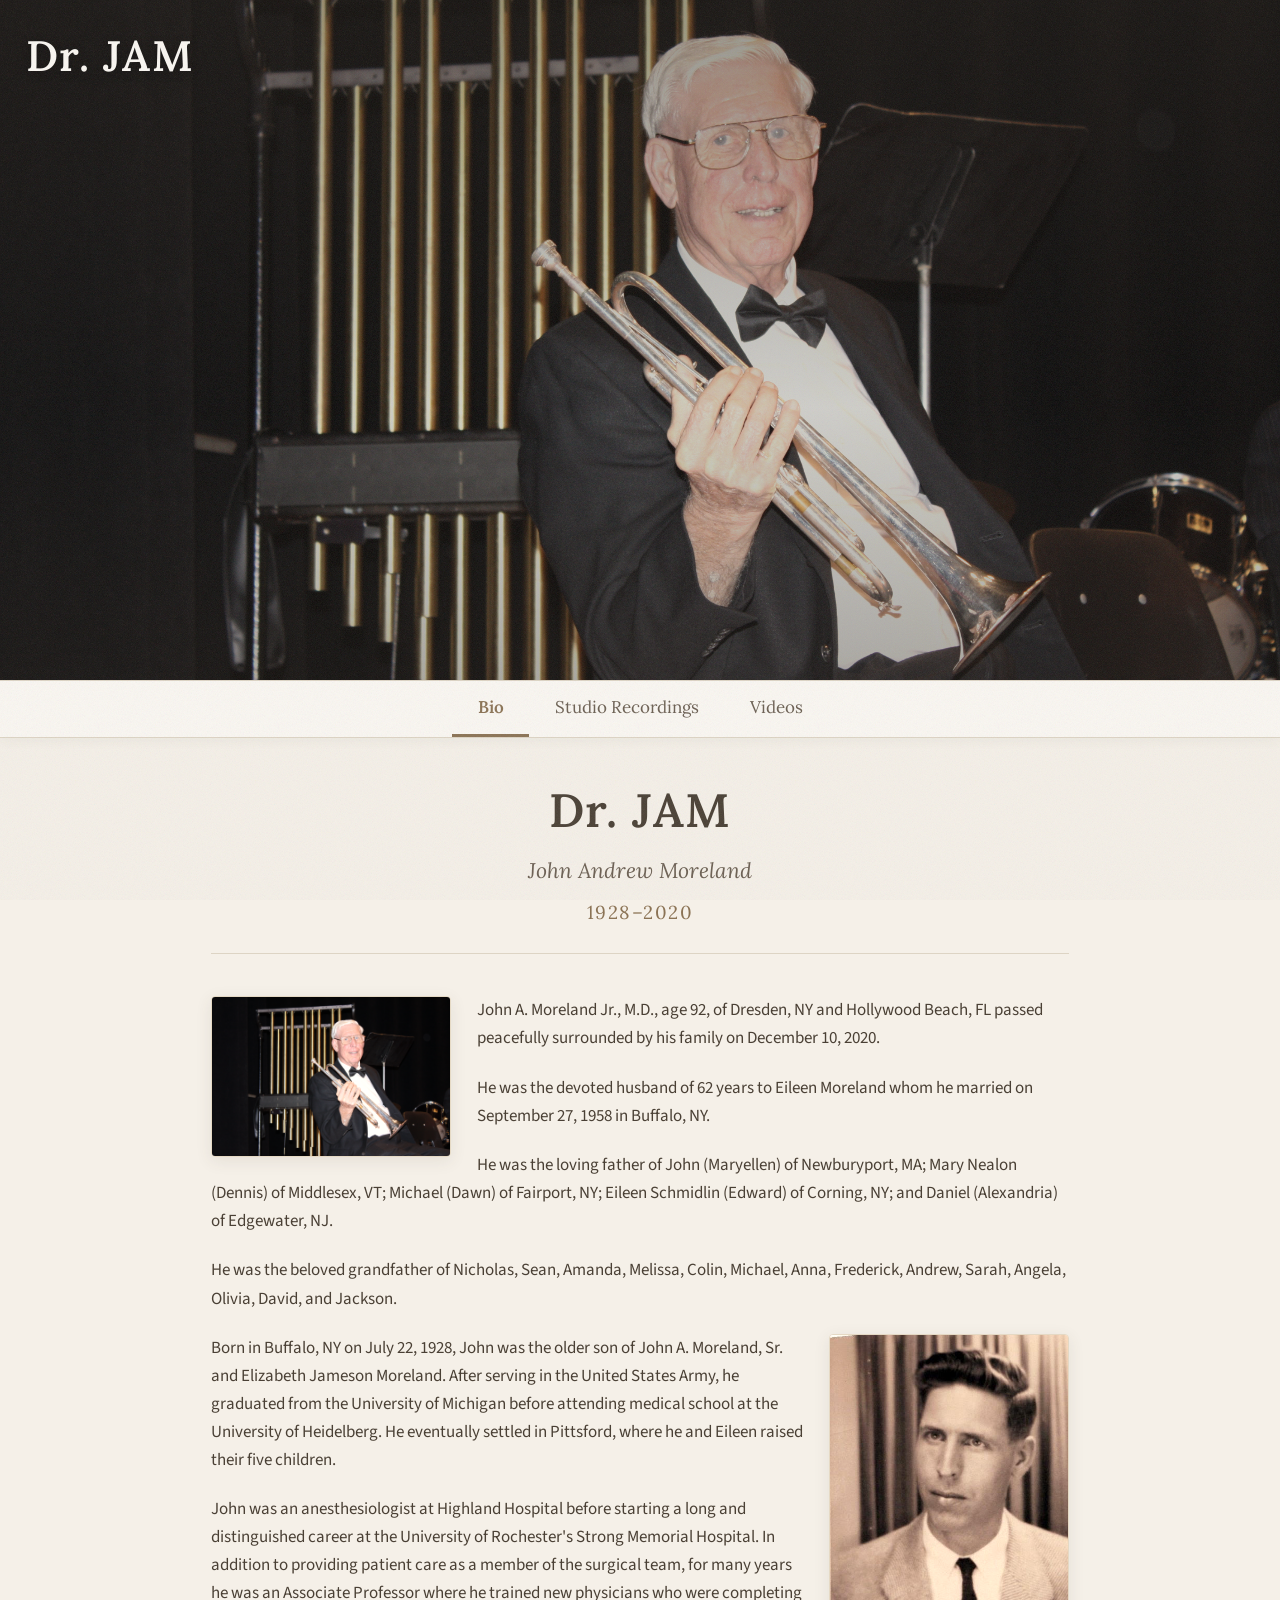
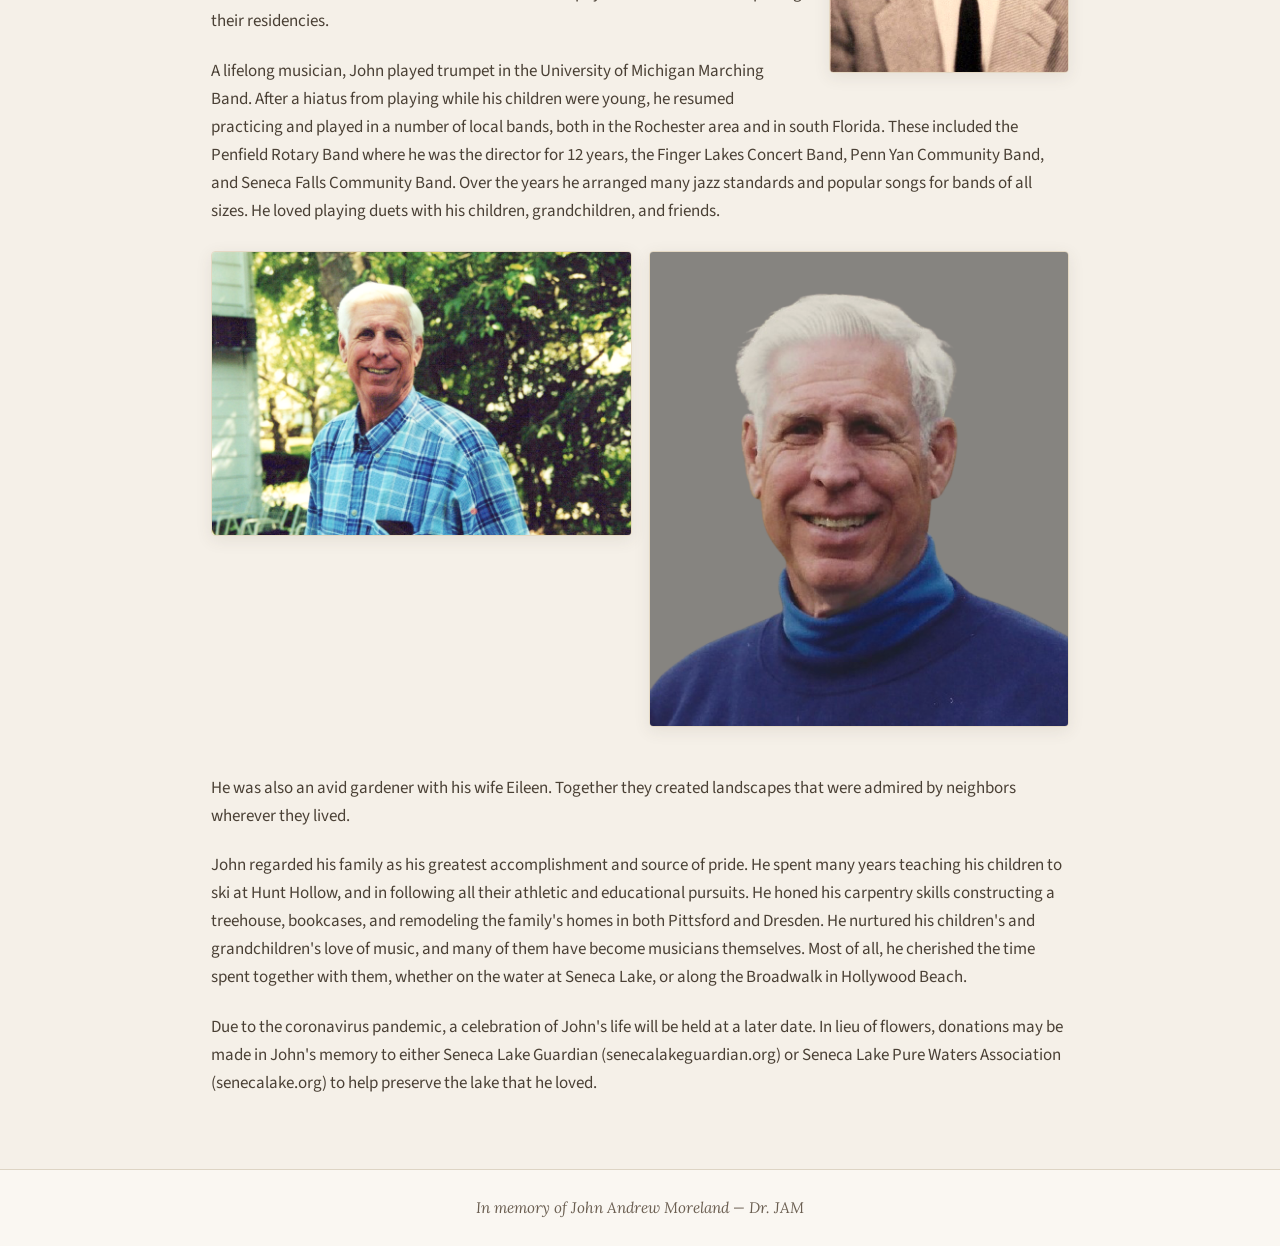
==== src/index.html @ f472f618 "rename" ====
<!DOCTYPE html>
<html lang="en">
<head>
  <meta charset="UTF-8">
  <meta name="viewport" content="width=device-width, initial-scale=1.0">
  <title>Dr. JAM</title>
  <link rel="icon" href="favicon.svg" type="image/svg+xml">
  <link rel="preconnect" href="https://fonts.googleapis.com">
  <link rel="preconnect" href="https://fonts.gstatic.com" crossorigin>
  <link href="https://fonts.googleapis.com/css2?family=Lora:ital,wght@0,400;0,600;1,400&family=Source+Sans+3:wght@400;600&display=swap" rel="stylesheet">
  <link rel="stylesheet" href="css/styles.css">
</head>
<body>
  <header class="site-header">
    <div class="banner">
      <div class="banner-slides">
        <img src="../resources/images/IMG_6916.jpeg" alt="" class="banner-slide is-active">
        <img src="../resources/images/unnamed.jpg" alt="" class="banner-slide">
        <img src="../resources/images/unnamed%20(1).jpg" alt="" class="banner-slide">
      </div>
      <div class="banner-overlay">
        <h1 class="banner-title">Dr. JAM</h1>
      </div>
    </div>

    <nav class="tab-nav" role="tablist" aria-label="Site sections">
      <button type="button" class="tab-btn is-active" role="tab" data-tab="bio" aria-selected="true">Bio</button>
      <button type="button" class="tab-btn" role="tab" data-tab="recordings" aria-selected="false">Studio Recordings</button>
      <button type="button" class="tab-btn" role="tab" data-tab="videos" aria-selected="false">Videos</button>
    </nav>
  </header>

  <main class="site-main">
    <section class="tab-panel is-active" data-panel="bio" role="tabpanel" aria-labelledby="bio-tab">
      <div class="bio-hero">
        <h2 class="bio-name-large">Dr. JAM</h2>
        <p class="bio-full-name">John Andrew Moreland</p>
        <p class="bio-years">1928–2020</p>
      </div>

      <div class="bio-content">
        <figure class="bio-photo bio-photo-left">
          <img src="../resources/images/IMG_6916.jpeg" alt="John Andrew Moreland">
        </figure>

        <p>John A. Moreland Jr., M.D., age 92, of Dresden, NY and Hollywood Beach, FL passed peacefully surrounded by his family on December 10, 2020.</p>

        <p>He was the devoted husband of 62 years to Eileen Moreland whom he married on September 27, 1958 in Buffalo, NY.</p>

        <p>He was the loving father of John (Maryellen) of Newburyport, MA; Mary Nealon (Dennis) of Middlesex, VT; Michael (Dawn) of Fairport, NY; Eileen Schmidlin (Edward) of Corning, NY; and Daniel (Alexandria) of Edgewater, NJ.</p>

        <p>He was the beloved grandfather of Nicholas, Sean, Amanda, Melissa, Colin, Michael, Anna, Frederick, Andrew, Sarah, Angela, Olivia, David, and Jackson.</p>

        <figure class="bio-photo bio-photo-right">
          <img src="../resources/images/unnamed.jpg" alt="John with family">
        </figure>

        <p>Born in Buffalo, NY on July 22, 1928, John was the older son of John A. Moreland, Sr. and Elizabeth Jameson Moreland. After serving in the United States Army, he graduated from the University of Michigan before attending medical school at the University of Heidelberg. He eventually settled in Pittsford, where he and Eileen raised their five children.</p>

        <p>John was an anesthesiologist at Highland Hospital before starting a long and distinguished career at the University of Rochester's Strong Memorial Hospital. In addition to providing patient care as a member of the surgical team, for many years he was an Associate Professor where he trained new physicians who were completing their residencies.</p>

        <p>A lifelong musician, John played trumpet in the University of Michigan Marching Band. After a hiatus from playing while his children were young, he resumed practicing and played in a number of local bands, both in the Rochester area and in south Florida. These included the Penfield Rotary Band where he was the director for 12 years, the Finger Lakes Concert Band, Penn Yan Community Band, and Seneca Falls Community Band. Over the years he arranged many jazz standards and popular songs for bands of all sizes. He loved playing duets with his children, grandchildren, and friends.</p>

        <div class="bio-gallery">
          <figure class="bio-photo">
            <img src="../resources/images/unnamed%20(1).jpg" alt="John playing trumpet">
          </figure>
          <figure class="bio-photo">
            <img src="../resources/images/unnamed.png" alt="John with his band">
          </figure>
        </div>

        <p>He was also an avid gardener with his wife Eileen. Together they created landscapes that were admired by neighbors wherever they lived.</p>

        <p>John regarded his family as his greatest accomplishment and source of pride. He spent many years teaching his children to ski at Hunt Hollow, and in following all their athletic and educational pursuits. He honed his carpentry skills constructing a treehouse, bookcases, and remodeling the family's homes in both Pittsford and Dresden. He nurtured his children's and grandchildren's love of music, and many of them have become musicians themselves. Most of all, he cherished the time spent together with them, whether on the water at Seneca Lake, or along the Broadwalk in Hollywood Beach.</p>

        <p>Due to the coronavirus pandemic, a celebration of John's life will be held at a later date. In lieu of flowers, donations may be made in John's memory to either Seneca Lake Guardian (senecalakeguardian.org) or Seneca Lake Pure Waters Association (senecalake.org) to help preserve the lake that he loved.</p>
      </div>
    </section>

    <section class="tab-panel" data-panel="recordings" role="tabpanel" hidden>
      <div class="panel-intro">
        <h2 class="panel-title">Studio Recordings</h2>
        <p class="panel-subtitle">Arrangements by Dr. JAM, performed by The Penfield Rotary Stage Band</p>
      </div>
      <div id="recordings-content"></div>

      <div id="audio-player" class="audio-player" hidden>
        <div class="player-info">
          <p class="player-track-title" id="player-track-title">—</p>
          <p class="player-album-title" id="player-album-title">—</p>
        </div>
        <div class="player-controls">
          <button type="button" class="player-btn" id="player-prev" aria-label="Previous track" title="Previous track">&#9664;&#9664;</button>
          <button type="button" class="player-btn player-btn-main" id="player-play-pause" aria-label="Play" title="Play">&#9654;</button>
          <button type="button" class="player-btn" id="player-next" aria-label="Next track" title="Next track">&#9654;&#9654;</button>
        </div>
        <div class="player-progress">
          <span class="player-time" id="player-current-time">0:00</span>
          <input type="range" class="player-seek" id="player-seek" min="0" max="1000" value="0" aria-label="Seek">
          <span class="player-time" id="player-duration">0:00</span>
        </div>
      </div>
    </section>

    <section class="tab-panel" data-panel="videos" role="tabpanel" hidden>
      <div class="panel-intro">
        <h2 class="panel-title">Videos</h2>
        <p class="panel-subtitle">Performance recordings of bands playing his arrangements</p>
      </div>
      <div class="videos-placeholder">
        <p>Videos will be added here soon. Check back for recordings of bands performing Dr. JAM's arrangements.</p>
        <ul class="video-list" id="video-list" aria-label="Performance videos">
          <!-- Future video embeds go here, e.g.:
          <li class="video-item">
            <h3>Performance title</h3>
            <div class="video-embed">
              <iframe ...></iframe>
            </div>
          </li>
          -->
        </ul>
      </div>
    </section>
  </main>

  <footer class="site-footer">
    <p>In memory of John Andrew Moreland — Dr. JAM</p>
  </footer>

  <script src="js/albums.js"></script>
  <script src="js/tabs.js"></script>
  <script src="js/player.js"></script>
  <script>
    (function () {
      const slides = document.querySelectorAll(".banner-slide");
      if (slides.length < 2) return;
      let current = 0;
      setInterval(function () {
        slides[current].classList.remove("is-active");
        current = (current + 1) % slides.length;
        slides[current].classList.add("is-active");
      }, 6000);
    })();
  </script>
</body>
</html>
---- src/css/styles.css ----
*,
*::before,
*::after {
  box-sizing: border-box;
}

:root {
  --color-bg: #f5f0e8;
  --color-text: #4a4035;
  --color-text-muted: #6b5f52;
  --color-accent: #8b7355;
  --color-accent-soft: #c4a882;
  --color-border: #ddd4c4;
  --color-card: #faf7f2;
  --font-serif: "Lora", Georgia, "Times New Roman", serif;
  --font-sans: "Source Sans 3", "Segoe UI", sans-serif;
  --max-width: 900px;
}

html {
  font-size: 17px;
  scroll-behavior: smooth;
}

body {
  margin: 0;
  min-height: 100vh;
  font-family: var(--font-sans);
  color: var(--color-text);
  background-color: var(--color-bg);
  line-height: 1.65;
  position: relative;
}

body::before {
  content: "";
  position: fixed;
  inset: 0;
  pointer-events: none;
  z-index: 9999;
  opacity: 0.1;
  background-image: url("data:image/svg+xml,%3Csvg viewBox='0 0 256 256' xmlns='http://www.w3.org/2000/svg'%3E%3Cfilter id='n'%3E%3CfeTurbulence type='fractalNoise' baseFrequency='0.85' numOctaves='4' stitchTiles='stitch'/%3E%3C/filter%3E%3Crect width='100%25' height='100%25' filter='url(%23n)'/%3E%3C/svg%3E");
  background-repeat: repeat;
  background-size: 180px 180px;
}

img {
  max-width: 100%;
  height: auto;
  display: block;
}

/* Header & Banner */

.site-header {
  background: var(--color-card);
  border-bottom: 1px solid var(--color-border);
  box-shadow: 0 2px 12px rgba(74, 64, 53, 0.06);
}

.banner {
  position: relative;
  height: 680px;
  overflow: hidden;
  background: #3d342c;
}

.banner-slides {
  position: absolute;
  inset: 0;
}

.banner-slide {
  position: absolute;
  inset: 0;
  width: 100%;
  height: 100%;
  object-fit: cover;
  opacity: 0;
  transition: opacity 1.2s ease;
  filter: sepia(0.25) brightness(0.92);
}

.banner-slide.is-active {
  opacity: 1;
}

.banner-overlay {
  position: absolute;
  inset: 0;
  background: linear-gradient(
    to bottom,
    rgba(45, 38, 32, 0.45) 0%,
    rgba(45, 38, 32, 0.15) 60%,
    rgba(45, 38, 32, 0.35) 100%
  );
  display: flex;
  align-items: flex-start;
  padding: 1.25rem 1.5rem;
}

.banner-title {
  margin: 0;
  font-family: var(--font-serif);
  font-size: clamp(1.75rem, 5vw, 2.5rem);
  font-weight: 600;
  color: #faf7f2;
  text-shadow: 0 2px 8px rgba(0, 0, 0, 0.35);
  letter-spacing: 0.04em;
}

/* Tab Navigation */

.tab-nav {
  display: flex;
  justify-content: center;
  flex-wrap: wrap;
  gap: 0;
  padding: 0;
  border-top: 1px solid var(--color-border);
}

.tab-btn {
  appearance: none;
  border: none;
  background: transparent;
  font-family: var(--font-serif);
  font-size: 1rem;
  color: var(--color-text-muted);
  padding: 0.9rem 1.5rem;
  cursor: pointer;
  border-bottom: 3px solid transparent;
  transition: color 0.2s, border-color 0.2s, background 0.2s;
}

.tab-btn:hover {
  color: var(--color-accent);
  background: rgba(139, 115, 85, 0.06);
}

.tab-btn.is-active {
  color: var(--color-accent);
  border-bottom-color: var(--color-accent);
  font-weight: 600;
}

/* Main Content */

.site-main {
  max-width: var(--max-width);
  margin: 0 auto;
  padding: 2rem 1.25rem 3rem;
}

.tab-panel[hidden] {
  display: none;
}

.panel-intro {
  text-align: center;
  margin-bottom: 2rem;
}

.panel-title {
  font-family: var(--font-serif);
  font-size: 1.75rem;
  font-weight: 600;
  margin: 0 0 0.35rem;
  color: var(--color-text);
}

.panel-subtitle {
  margin: 0;
  color: var(--color-text-muted);
  font-size: 1rem;
}

/* Bio Tab */

.bio-hero {
  text-align: center;
  margin-bottom: 2.5rem;
  padding-bottom: 1.5rem;
  border-bottom: 1px solid var(--color-border);
}

.bio-name-large {
  font-family: var(--font-serif);
  font-size: clamp(2rem, 6vw, 2.75rem);
  font-weight: 600;
  margin: 0 0 0.25rem;
  color: var(--color-text);
  letter-spacing: 0.03em;
}

.bio-full-name {
  font-family: var(--font-serif);
  font-size: 1.25rem;
  font-style: italic;
  margin: 0 0 0.5rem;
  color: var(--color-text-muted);
}

.bio-years {
  font-family: var(--font-serif);
  font-size: 1.1rem;
  margin: 0;
  color: var(--color-accent);
  letter-spacing: 0.08em;
}

.bio-content p {
  margin: 0 0 1.25rem;
}

.bio-photo {
  margin: 0 0 1.25rem;
}

.bio-photo img {
  border-radius: 4px;
  border: 1px solid var(--color-border);
  box-shadow: 0 4px 16px rgba(74, 64, 53, 0.1);
  filter: sepia(0.12);
}

.bio-photo-left {
  float: left;
  max-width: 240px;
  margin: 0 1.5rem 1rem 0;
}

.bio-photo-right {
  float: right;
  max-width: 240px;
  margin: 0 0 1rem 1.5rem;
}

.bio-gallery {
  display: grid;
  grid-template-columns: repeat(auto-fit, minmax(200px, 1fr));
  gap: 1rem;
  margin: 1.5rem 0;
  clear: both;
}

.bio-content::after {
  content: "";
  display: table;
  clear: both;
}

/* Recordings Tab */

.album-section {
  background: var(--color-card);
  border: 1px solid var(--color-border);
  border-radius: 6px;
  padding: 1.5rem;
  margin-bottom: 2rem;
  box-shadow: 0 2px 10px rgba(74, 64, 53, 0.05);
}

.album-header {
  display: flex;
  flex-wrap: wrap;
  align-items: flex-start;
  justify-content: space-between;
  gap: 1rem;
  margin-bottom: 1.25rem;
  padding-bottom: 1rem;
  border-bottom: 1px solid var(--color-border);
}

.album-title {
  font-family: var(--font-serif);
  font-size: 1.35rem;
  font-weight: 600;
  margin: 0 0 0.25rem;
}

.album-band {
  margin: 0;
  font-size: 0.95rem;
  color: var(--color-text-muted);
  font-style: italic;
}

.track-list {
  list-style: none;
  margin: 0;
  padding: 0;
}

.track-item {
  display: grid;
  grid-template-columns: 2.5rem 1fr auto;
  align-items: center;
  gap: 0.75rem;
  padding: 0.6rem 0.5rem;
  border-bottom: 1px solid rgba(221, 212, 196, 0.6);
  border-radius: 4px;
  transition: background 0.2s;
}

.track-item.is-active {
  background: rgba(139, 115, 85, 0.1);
}

.track-item.is-active .track-title {
  font-weight: 600;
  color: var(--color-accent);
}

.track-item:last-child {
  border-bottom: none;
}

.track-number {
  font-family: var(--font-serif);
  font-size: 0.9rem;
  color: var(--color-accent-soft);
}

.track-title {
  font-size: 0.98rem;
}

/* Buttons */

.btn {
  appearance: none;
  border: 1px solid var(--color-accent);
  background: transparent;
  color: var(--color-accent);
  font-family: var(--font-sans);
  font-size: 0.85rem;
  font-weight: 600;
  padding: 0.4rem 0.85rem;
  border-radius: 4px;
  cursor: pointer;
  min-width: 4.5rem;
  transition: background 0.2s, color 0.2s;
}

.btn:hover {
  background: rgba(139, 115, 85, 0.1);
}

.btn.is-playing {
  background: var(--color-accent);
  color: #faf7f2;
}

.album-play-all-btn {
  font-size: 0.9rem;
  padding: 0.5rem 1rem;
}

/* Audio Player */

.audio-player {
  position: sticky;
  bottom: 0;
  margin-top: 1.5rem;
  padding: 1rem 1.25rem;
  background: var(--color-card);
  border: 1px solid var(--color-border);
  border-radius: 8px;
  box-shadow: 0 -4px 20px rgba(74, 64, 53, 0.1);
}

.player-info {
  text-align: center;
  margin-bottom: 0.75rem;
}

.player-track-title {
  margin: 0;
  font-family: var(--font-serif);
  font-size: 1.05rem;
  font-weight: 600;
  color: var(--color-text);
}

.player-album-title {
  margin: 0.15rem 0 0;
  font-size: 0.85rem;
  color: var(--color-text-muted);
  font-style: italic;
}

.player-controls {
  display: flex;
  align-items: center;
  justify-content: center;
  gap: 0.75rem;
  margin-bottom: 0.75rem;
}

.player-btn {
  appearance: none;
  border: 1px solid var(--color-border);
  background: transparent;
  color: var(--color-accent);
  font-size: 0.85rem;
  width: 2.5rem;
  height: 2.5rem;
  border-radius: 50%;
  cursor: pointer;
  display: flex;
  align-items: center;
  justify-content: center;
  transition: background 0.2s, border-color 0.2s;
}

.player-btn:hover:not(:disabled) {
  background: rgba(139, 115, 85, 0.1);
  border-color: var(--color-accent);
}

.player-btn:disabled {
  opacity: 0.35;
  cursor: not-allowed;
}

.player-btn-main {
  width: 3rem;
  height: 3rem;
  font-size: 1rem;
  background: var(--color-accent);
  border-color: var(--color-accent);
  color: #faf7f2;
}

.player-btn-main:hover:not(:disabled) {
  background: #7a6549;
  border-color: #7a6549;
}

.player-progress {
  display: flex;
  align-items: center;
  gap: 0.75rem;
}

.player-time {
  font-size: 0.8rem;
  color: var(--color-text-muted);
  font-variant-numeric: tabular-nums;
  min-width: 2.5rem;
}

.player-time:last-child {
  text-align: right;
}

.player-seek {
  flex: 1;
  height: 6px;
  appearance: none;
  background: var(--color-border);
  border-radius: 3px;
  cursor: pointer;
}

.player-seek::-webkit-slider-thumb {
  appearance: none;
  width: 14px;
  height: 14px;
  border-radius: 50%;
  background: var(--color-accent);
  border: 2px solid #faf7f2;
  box-shadow: 0 1px 4px rgba(74, 64, 53, 0.25);
}

.player-seek::-moz-range-thumb {
  width: 14px;
  height: 14px;
  border-radius: 50%;
  background: var(--color-accent);
  border: 2px solid #faf7f2;
  box-shadow: 0 1px 4px rgba(74, 64, 53, 0.25);
}

/* Videos Tab */

.videos-placeholder {
  background: var(--color-card);
  border: 1px solid var(--color-border);
  border-radius: 6px;
  padding: 2rem 1.5rem;
  text-align: center;
  box-shadow: 0 2px 10px rgba(74, 64, 53, 0.05);
}

.videos-placeholder > p {
  margin: 0 0 1.5rem;
  color: var(--color-text-muted);
  font-size: 1.05rem;
}

.video-list {
  list-style: none;
  margin: 0;
  padding: 0;
  text-align: left;
}

.video-item {
  margin-bottom: 2rem;
}

.video-item h3 {
  font-family: var(--font-serif);
  font-size: 1.15rem;
  margin: 0 0 0.75rem;
}

.video-embed {
  position: relative;
  padding-bottom: 56.25%;
  height: 0;
  overflow: hidden;
  border-radius: 4px;
  border: 1px solid var(--color-border);
}

.video-embed iframe {
  position: absolute;
  inset: 0;
  width: 100%;
  height: 100%;
}

/* Footer */

.site-footer {
  text-align: center;
  padding: 1.5rem;
  border-top: 1px solid var(--color-border);
  background: var(--color-card);
  font-family: var(--font-serif);
  font-size: 0.9rem;
  font-style: italic;
  color: var(--color-text-muted);
}

.site-footer p {
  margin: 0;
}

/* Responsive */

@media (max-width: 640px) {
  .banner {
    height: 440px;
  }

  .tab-btn {
    padding: 0.75rem 1rem;
    font-size: 0.92rem;
  }

  .bio-photo-left,
  .bio-photo-right {
    float: none;
    max-width: 100%;
    margin: 0 0 1.25rem;
  }

  .album-header {
    flex-direction: column;
    align-items: stretch;
  }

  .album-play-all-btn {
    width: 100%;
  }

  .track-item {
    grid-template-columns: 2rem 1fr;
    grid-template-rows: auto auto;
  }

  .track-play-btn {
    grid-column: 2;
    justify-self: start;
  }

  .player-progress {
    gap: 0.5rem;
  }

  .player-time {
    font-size: 0.75rem;
    min-width: 2.25rem;
  }
}
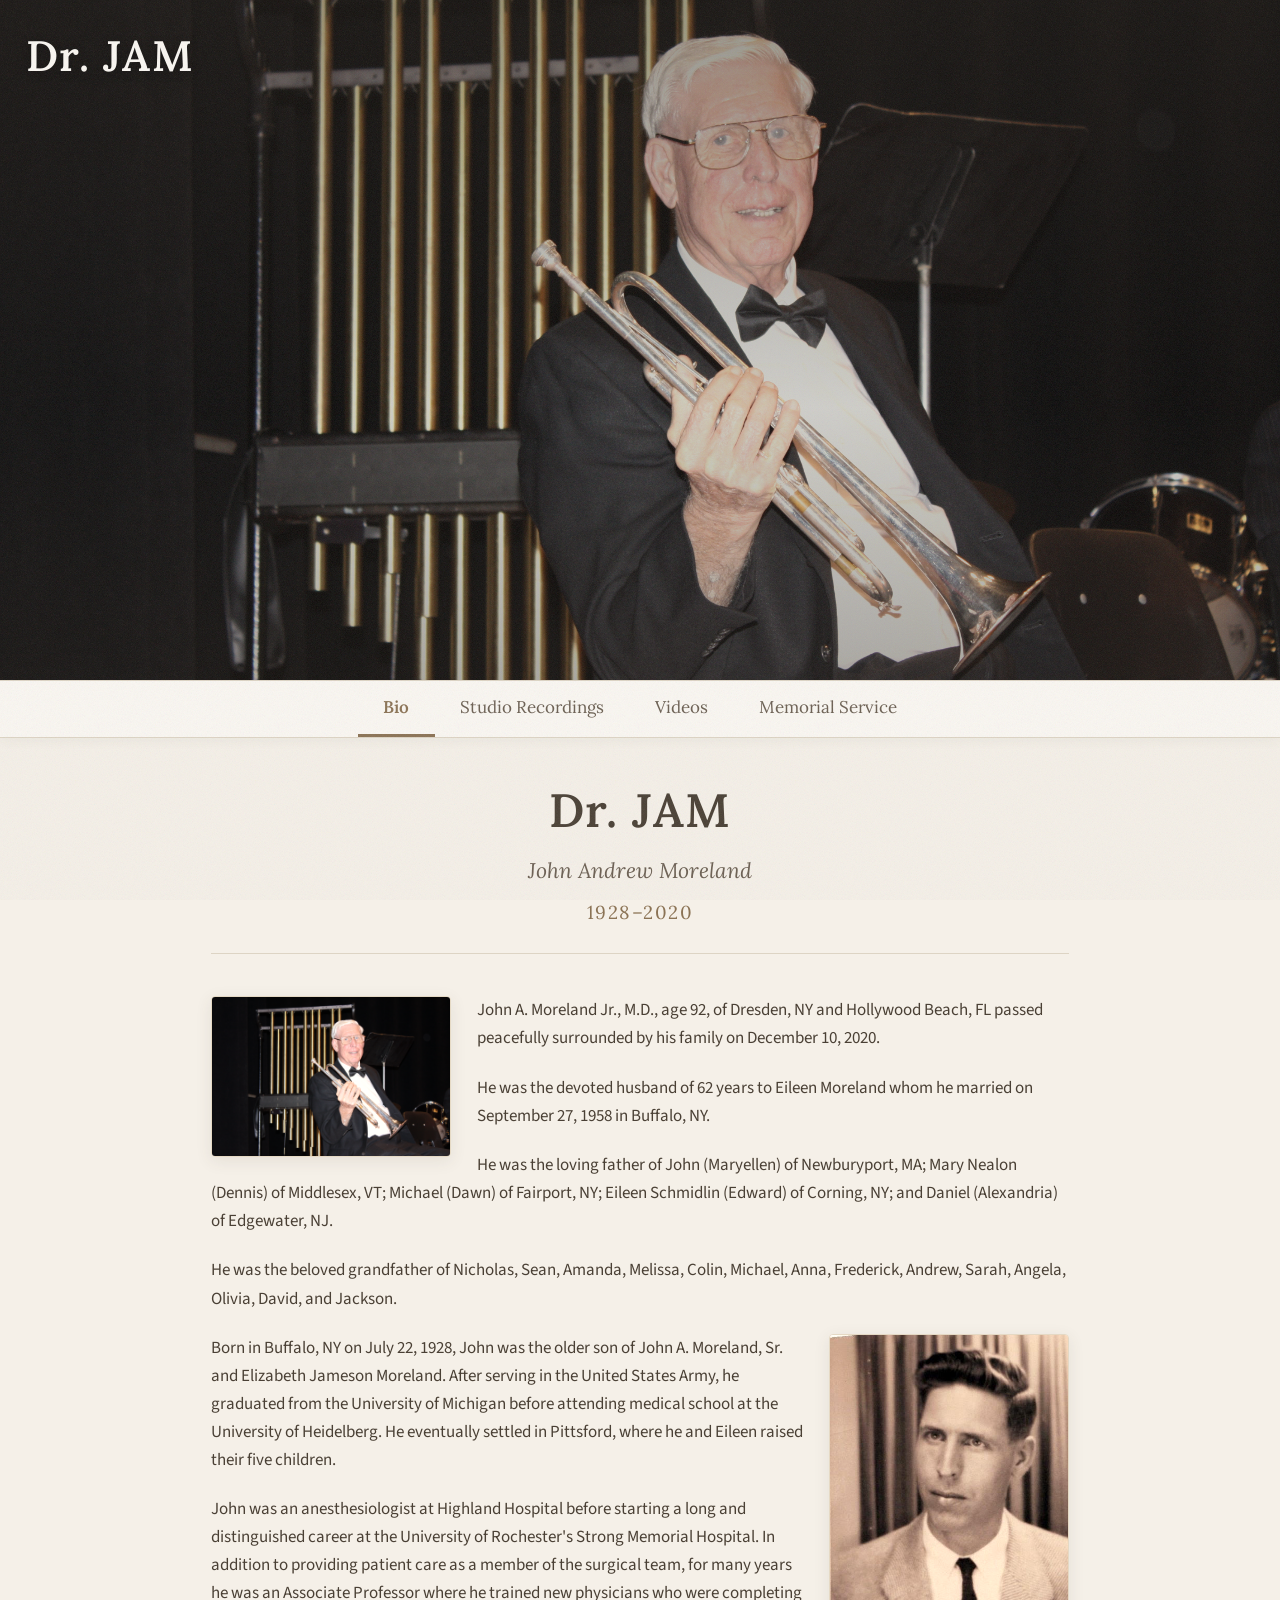
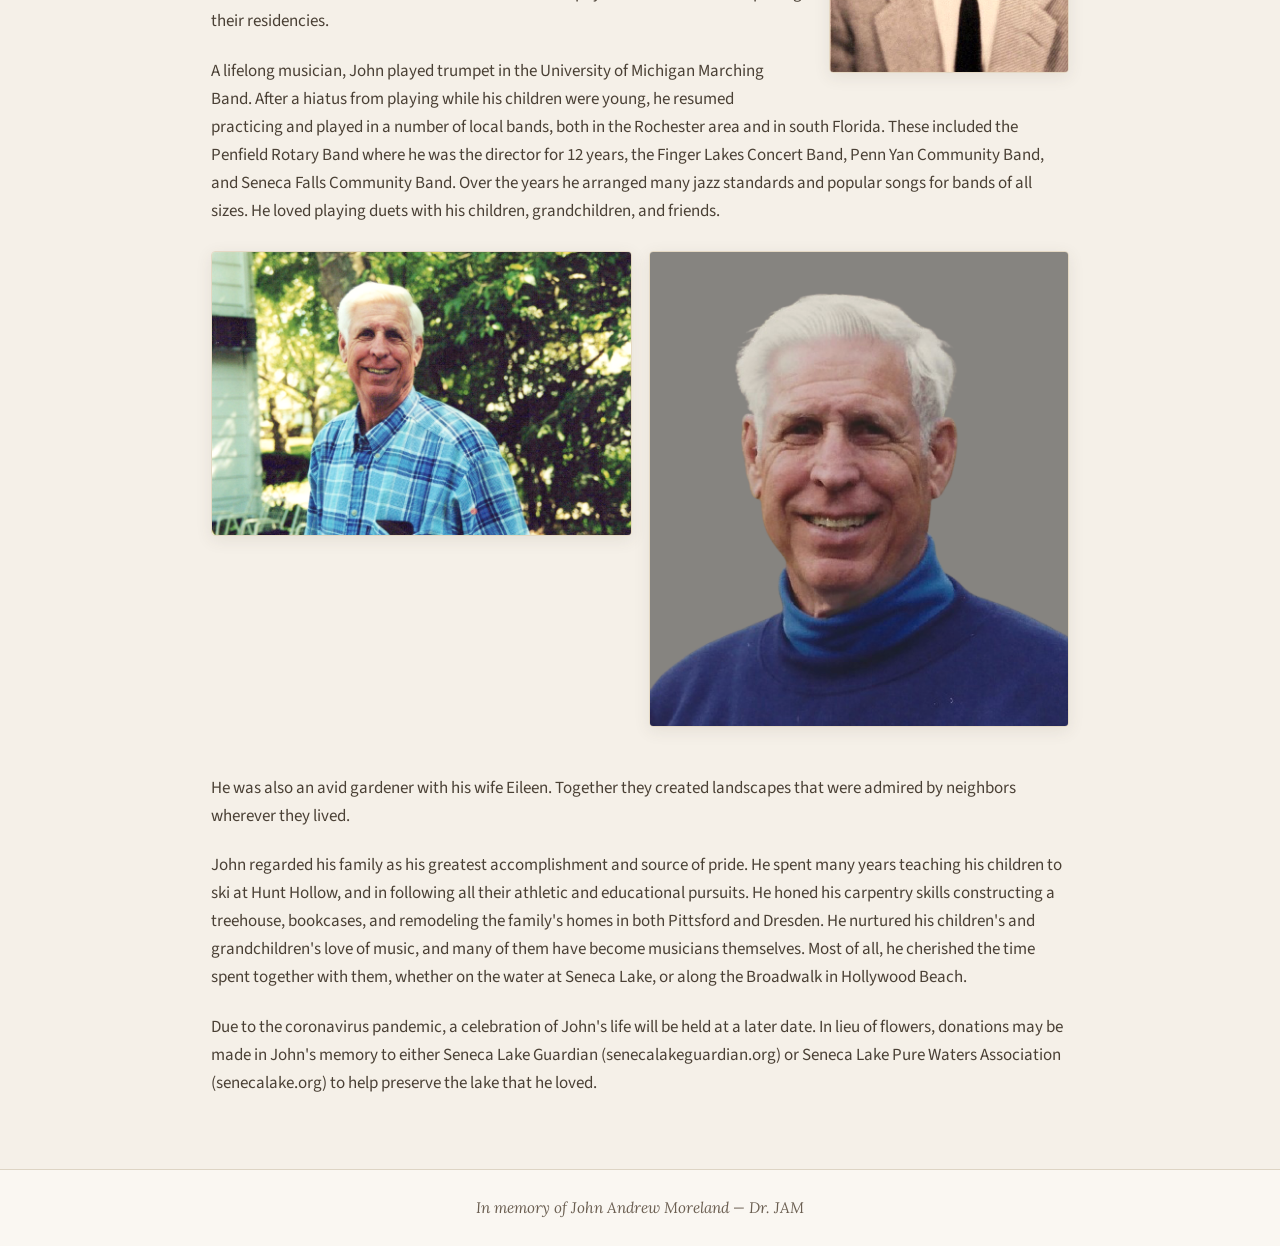
==== commit 769c0e3c: "added memorial service" ====
--- a/src/index.html
+++ b/src/index.html
@@ -27,6 +27,7 @@
       <button type="button" class="tab-btn is-active" role="tab" data-tab="bio" aria-selected="true">Bio</button>
       <button type="button" class="tab-btn" role="tab" data-tab="recordings" aria-selected="false">Studio Recordings</button>
       <button type="button" class="tab-btn" role="tab" data-tab="videos" aria-selected="false">Videos</button>
+      <button type="button" class="tab-btn" role="tab" data-tab="memorial" aria-selected="false">Memorial Service</button>
     </nav>
   </header>
 
@@ -122,6 +123,21 @@
         </ul>
       </div>
     </section>
+
+    <section class="tab-panel" data-panel="memorial" role="tabpanel" hidden>
+      <div class="panel-intro">
+        <h2 class="panel-title">Memorial Service</h2>
+        <p class="panel-subtitle">A recording of the celebration of John's life</p>
+      </div>
+      <div class="video-embed">
+        <iframe
+          src="https://www.youtube.com/embed/DgbCfXrnyR4?start=5947"
+          title="Memorial service for John Andrew Moreland"
+          allow="accelerometer; autoplay; clipboard-write; encrypted-media; gyroscope; picture-in-picture; web-share"
+          allowfullscreen
+        ></iframe>
+      </div>
+    </section>
   </main>
 
   <footer class="site-footer">
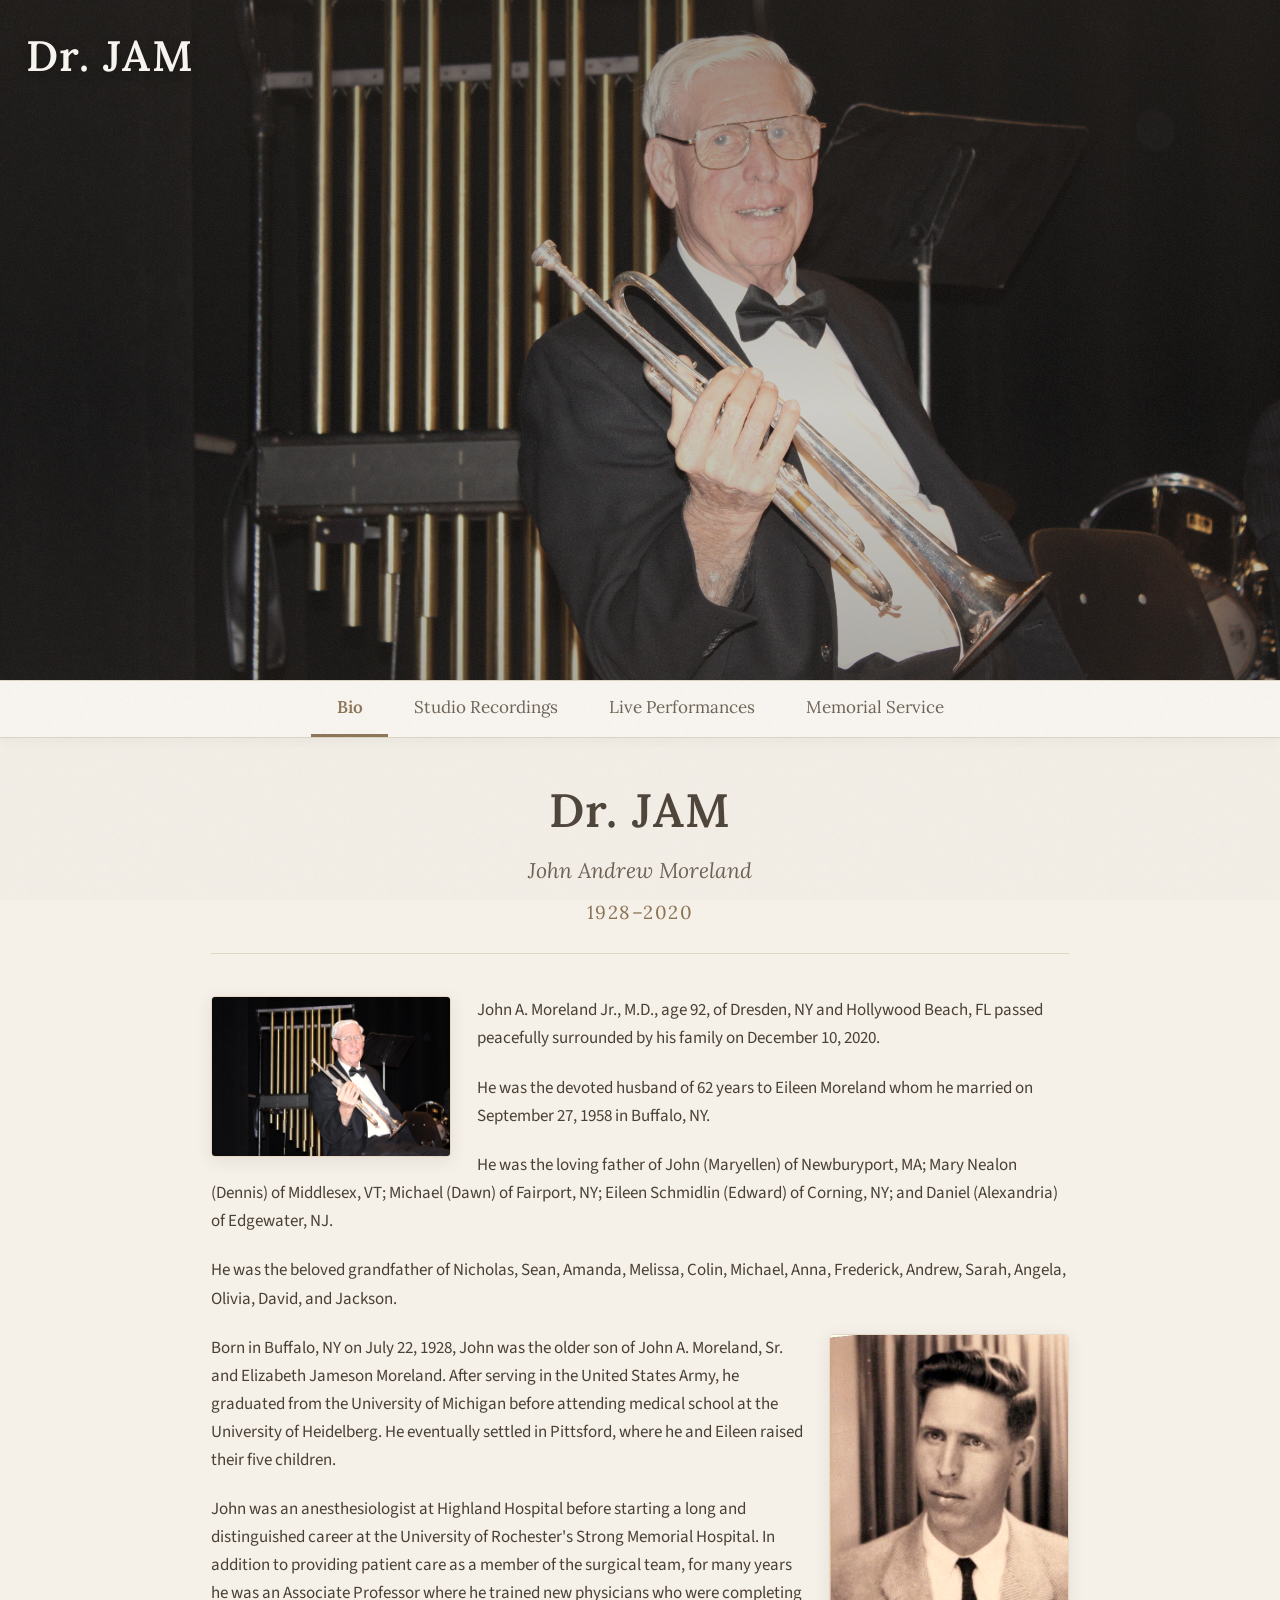
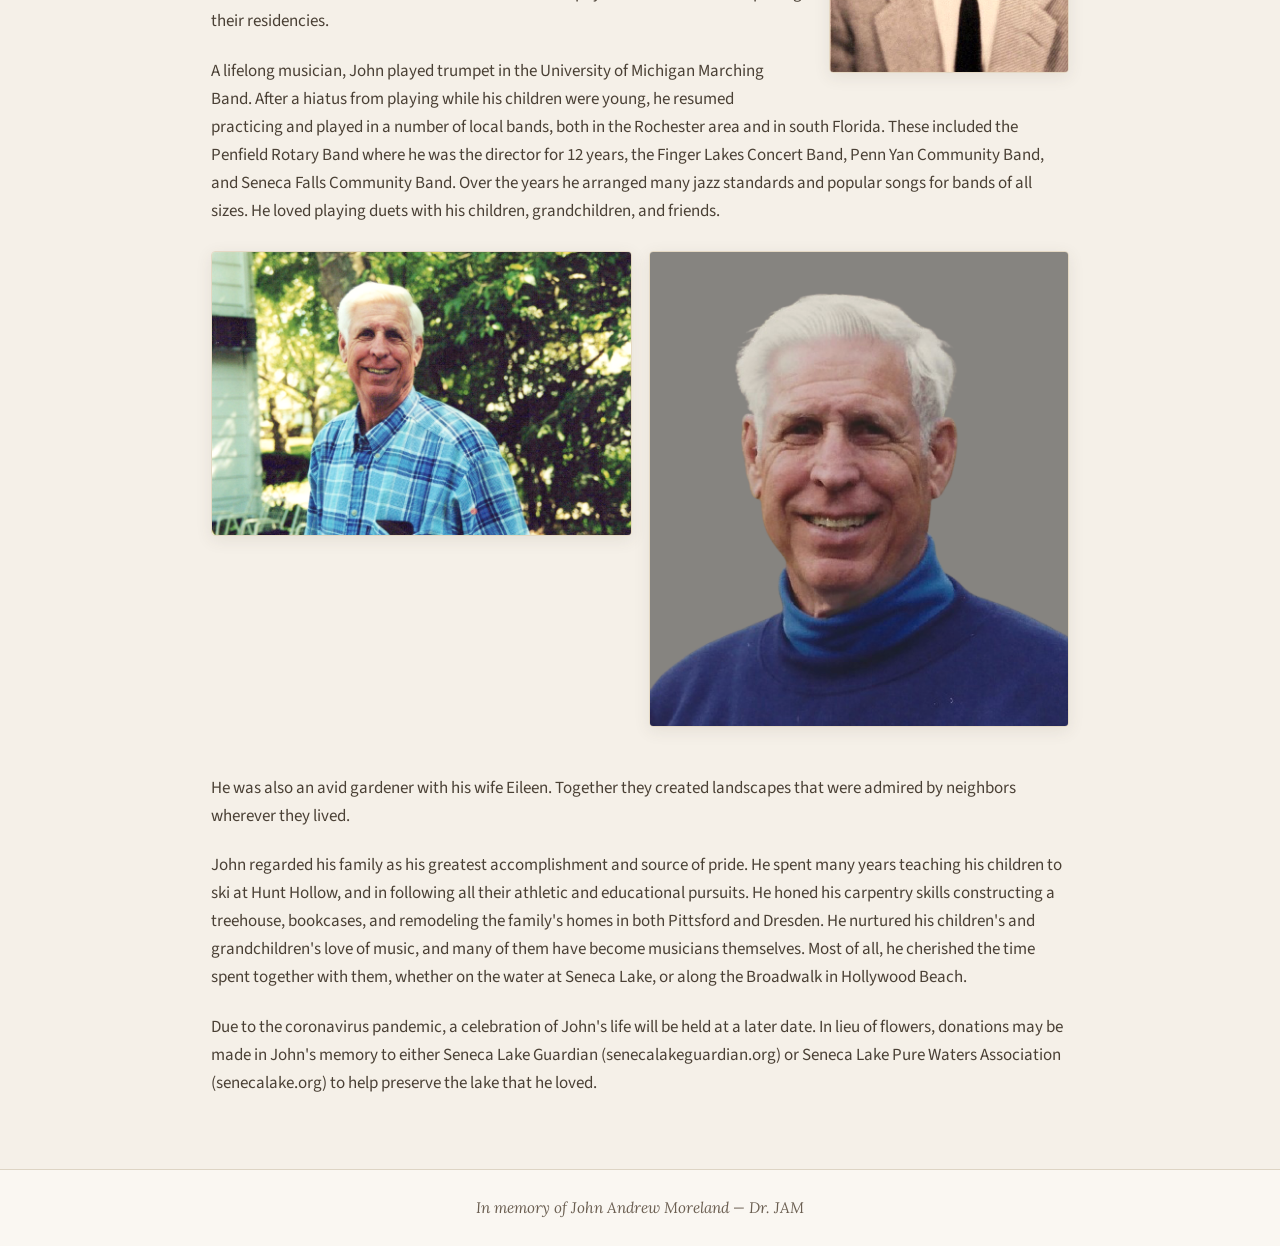
==== commit a00a5492: "added peace in time" ====
--- a/src/index.html
+++ b/src/index.html
@@ -26,7 +26,7 @@
     <nav class="tab-nav" role="tablist" aria-label="Site sections">
       <button type="button" class="tab-btn is-active" role="tab" data-tab="bio" aria-selected="true">Bio</button>
       <button type="button" class="tab-btn" role="tab" data-tab="recordings" aria-selected="false">Studio Recordings</button>
-      <button type="button" class="tab-btn" role="tab" data-tab="videos" aria-selected="false">Videos</button>
+      <button type="button" class="tab-btn" role="tab" data-tab="videos" aria-selected="false">Live Performances</button>
       <button type="button" class="tab-btn" role="tab" data-tab="memorial" aria-selected="false">Memorial Service</button>
     </nav>
   </header>
@@ -106,21 +106,83 @@
 
     <section class="tab-panel" data-panel="videos" role="tabpanel" hidden>
       <div class="panel-intro">
-        <h2 class="panel-title">Videos</h2>
-        <p class="panel-subtitle">Performance recordings of bands playing his arrangements</p>
-      </div>
-      <div class="videos-placeholder">
-        <p>Videos will be added here soon. Check back for recordings of bands performing Dr. JAM's arrangements.</p>
-        <ul class="video-list" id="video-list" aria-label="Performance videos">
-          <!-- Future video embeds go here, e.g.:
-          <li class="video-item">
-            <h3>Performance title</h3>
-            <div class="video-embed">
-              <iframe ...></iframe>
+        <h2 class="panel-title">Live Performances</h2>
+        <p class="panel-subtitle">Recordings of community bands performing his arrangements and music composed in his honor</p>
+      </div>
+      <div class="video-events" id="video-events">
+        <section class="video-event">
+          <h3 class="video-event-title">Southern Tier All Star Jazz Band featuring Jeff Stempien</h3>
+          <p class="video-event-details">
+            July 1, 2026 · 6:30–8:30 p.m.<br>
+            Courthouse Lawn, Penn Yan, NY
+          </p>
+          <ul class="video-list" aria-label="Southern Tier All Star Jazz Band — July 1, 2026">
+            <li class="video-item">
+              <div class="video-item-header">
+                <h3 class="video-item-title">A Nightingale Sang in Berkeley Square</h3>
+                <div class="video-item-credits">
+                  <p class="video-item-composer">Sherwin & Maschwitz</p>
+                  <p class="video-item-arranger">Arr. John Moreland</p>
+                </div>
+              </div>
+              <div class="video-embed">
+                <video controls preload="metadata" title="A Nightingale Sang in Berkeley Square">
+                  <source src="../resources/videos/A%20Nightingale%20Sang%20in%20Berkeley%20Square.mp4" type="video/mp4">
+                </video>
+              </div>
+            </li>
+            <li class="video-item">
+              <div class="video-item-header">
+                <h3 class="video-item-title">I Remember Clifford</h3>
+                <div class="video-item-credits">
+                  <p class="video-item-composer">Benny Golson</p>
+                  <p class="video-item-arranger">Arr. John Moreland</p>
+                </div>
+              </div>
+              <div class="video-embed">
+                <video controls preload="metadata" title="I Remember Clifford">
+                  <source src="../resources/videos/I%20Remember%20Clifford.mp4" type="video/mp4">
+                </video>
+              </div>
+            </li>
+            <li class="video-item">
+              <div class="video-item-header">
+                <h3 class="video-item-title">On a Clear Day / On the Street Where You Live</h3>
+                <div class="video-item-credits">
+                  <p class="video-item-composer">Lane & Lerner<br>Lerner & Loewe</p>
+                  <p class="video-item-arranger">Arr. John Moreland</p>
+                </div>
+              </div>
+              <div class="video-embed">
+                <video controls preload="metadata" title="On a Clear Day / On the Street Where You Live">
+                  <source src="../resources/videos/On%20a%20Clear%20Day%20_%20On%20the%20Street%20Where%20You%20Live.mp4" type="video/mp4">
+                </video>
+              </div>
+            </li>
+          </ul>
+        </section>
+        <section class="video-event">
+          <h3 class="video-event-title">Finger Lakes Community Band</h3>
+          <p class="video-event-details">
+            May 21, 2023<br>
+            Performed and Composed in honor of John Andrew Moreland
+          </p>
+          <div class="video-item">
+            <div class="video-item-header">
+              <h3 class="video-item-title">A Peace in Time</h3>
+              <div class="video-item-credits">
+                <p class="video-item-composer">Dave Hayden</p>
+              </div>
             </div>
-          </li>
-          -->
-        </ul>
+            <figure class="video-performance-photo">
+              <img src="../resources/images/Emma%20A%20Peace%20in%20Time.jpg" alt="Finger Lakes Community Band after performing A Peace in Time — Diana Chase, Emma, Dave Hayden, and Greg Kane">
+              <figcaption>From left: Diana Chase (soloist), Emma, Dave Hayden (composer), Greg Kane (conductor)</figcaption>
+            </figure>
+            <audio class="video-audio-player" controls preload="metadata" title="A Peace in Time">
+              <source src="../resources/music/A%20Peace%20in%20Time%20(Dave%20Hayden).m4a" type="audio/mp4">
+            </audio>
+          </div>
+        </section>
       </div>
     </section>
 
@@ -146,6 +208,7 @@
 
   <script src="js/albums.js"></script>
   <script src="js/tabs.js"></script>
+  <script src="js/media-seek.js"></script>
   <script src="js/player.js"></script>
   <script>
     (function () {
--- a/src/css/styles.css
+++ b/src/css/styles.css
@@ -485,19 +485,37 @@
 
 /* Videos Tab */
 
-.videos-placeholder {
+.video-events {
+  display: flex;
+  flex-direction: column;
+  gap: 2rem;
+}
+
+.video-event {
   background: var(--color-card);
   border: 1px solid var(--color-border);
   border-radius: 6px;
   padding: 2rem 1.5rem;
+  box-shadow: 0 2px 10px rgba(74, 64, 53, 0.05);
+}
+
+.video-event-title {
+  font-family: var(--font-serif);
+  font-size: 1.25rem;
+  font-weight: 600;
+  margin: 0 0 0.5rem;
   text-align: center;
-  box-shadow: 0 2px 10px rgba(74, 64, 53, 0.05);
-}
-
-.videos-placeholder > p {
+  color: var(--color-text);
+}
+
+.video-event-details {
   margin: 0 0 1.5rem;
-  color: var(--color-text-muted);
-  font-size: 1.05rem;
+  padding-bottom: 1.25rem;
+  border-bottom: 1px solid var(--color-border);
+  color: var(--color-text-muted);
+  font-size: 0.95rem;
+  line-height: 1.5;
+  text-align: center;
 }
 
 .video-list {
@@ -511,19 +529,49 @@
   margin-bottom: 2rem;
 }
 
-.video-item h3 {
+.video-item:last-child {
+  margin-bottom: 0;
+}
+
+.video-item-header {
+  display: flex;
+  flex-wrap: wrap;
+  align-items: baseline;
+  justify-content: space-between;
+  gap: 0.25rem 1rem;
+  margin-bottom: 0.75rem;
+}
+
+.video-item-title {
   font-family: var(--font-serif);
   font-size: 1.15rem;
-  margin: 0 0 0.75rem;
+  margin: 0;
+}
+
+.video-item-credits {
+  text-align: right;
+}
+
+.video-item-composer,
+.video-item-arranger {
+  margin: 0;
+  font-size: 0.875rem;
+  color: var(--color-text-muted);
+  line-height: 1.4;
+}
+
+.video-item-arranger {
+  margin-top: 0.15rem;
+  font-style: italic;
 }
 
 .video-embed {
   position: relative;
-  padding-bottom: 56.25%;
-  height: 0;
+  aspect-ratio: 16 / 9;
   overflow: hidden;
   border-radius: 4px;
   border: 1px solid var(--color-border);
+  background: #000;
 }
 
 .video-embed iframe {
@@ -531,6 +579,41 @@
   inset: 0;
   width: 100%;
   height: 100%;
+  border: 0;
+}
+
+.video-embed video {
+  display: block;
+  width: 100%;
+  height: 100%;
+  object-fit: contain;
+  background: #000;
+}
+
+.video-performance-photo {
+  max-width: 640px;
+  margin: 0 auto 1rem;
+  text-align: center;
+}
+
+.video-performance-photo img {
+  border-radius: 4px;
+  border: 1px solid var(--color-border);
+  box-shadow: 0 4px 16px rgba(74, 64, 53, 0.1);
+  filter: sepia(0.12);
+}
+
+.video-performance-photo figcaption {
+  margin-top: 0.75rem;
+  font-size: 0.875rem;
+  color: var(--color-text-muted);
+  line-height: 1.4;
+}
+
+.video-audio-player {
+  display: block;
+  width: 100%;
+  margin-top: 0.5rem;
 }
 
 /* Footer */
